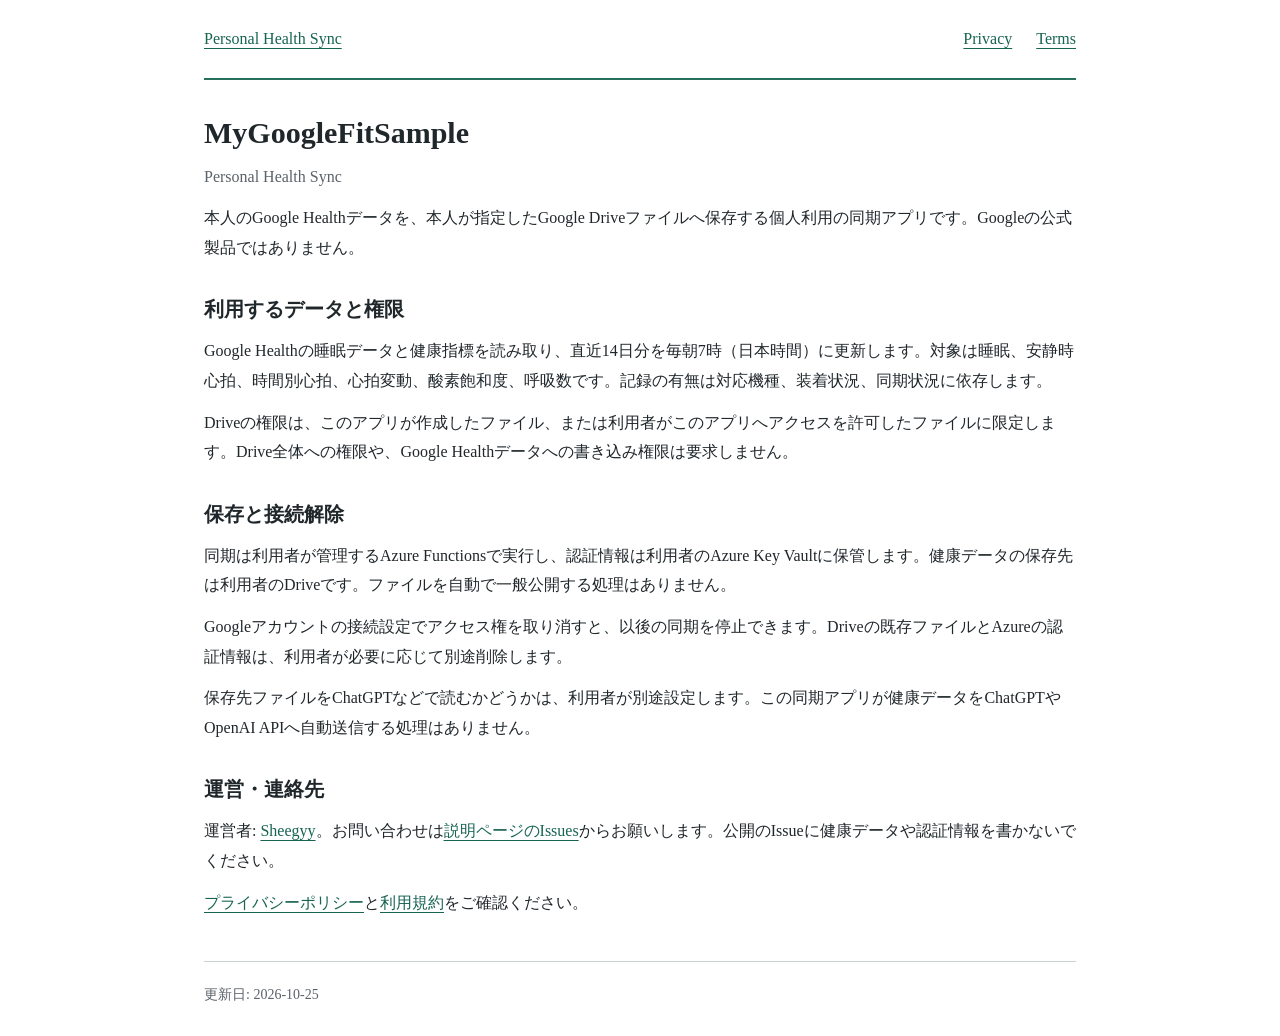
==== index.html @ a74a8f5b "Publish personal health sync information and privacy policy" ====
<!DOCTYPE html>
<html lang="ja">
<head>
  <meta charset="utf-8" />
  <meta name="viewport" content="width=device-width, initial-scale=1" />
  <title>MyGoogleFitSample | Personal Health Sync</title>
  <link rel="stylesheet" href="site.css" />
</head>
<body>
  <header><a href="index.html">Personal Health Sync</a><nav><a href="privacy.html">Privacy</a><a href="terms.html">Terms</a></nav></header>
  <main>
    <h1>MyGoogleFitSample</h1>
    <p class="subtitle">Personal Health Sync</p>
    <p>本人のGoogle Healthデータを、本人が指定したGoogle Driveファイルへ保存する個人利用の同期アプリです。Googleの公式製品ではありません。</p>
    <h2>利用するデータと権限</h2>
    <p>Google Healthの睡眠データと健康指標を読み取り、直近14日分を毎朝7時（日本時間）に更新します。対象は睡眠、安静時心拍、時間別心拍、心拍変動、酸素飽和度、呼吸数です。記録の有無は対応機種、装着状況、同期状況に依存します。</p>
    <p>Driveの権限は、このアプリが作成したファイル、または利用者がこのアプリへアクセスを許可したファイルに限定します。Drive全体への権限や、Google Healthデータへの書き込み権限は要求しません。</p>
    <h2>保存と接続解除</h2>
    <p>同期は利用者が管理するAzure Functionsで実行し、認証情報は利用者のAzure Key Vaultに保管します。健康データの保存先は利用者のDriveです。ファイルを自動で一般公開する処理はありません。</p>
    <p>Googleアカウントの接続設定でアクセス権を取り消すと、以後の同期を停止できます。Driveの既存ファイルとAzureの認証情報は、利用者が必要に応じて別途削除します。</p>
    <p>保存先ファイルをChatGPTなどで読むかどうかは、利用者が別途設定します。この同期アプリが健康データをChatGPTやOpenAI APIへ自動送信する処理はありません。</p>
    <h2>運営・連絡先</h2>
    <p>運営者: <a href="https://github.com/Sheegyy">Sheegyy</a>。お問い合わせは<a href="https://github.com/Sheegyy/health-sync-info/issues">説明ページのIssues</a>からお願いします。公開のIssueに健康データや認証情報を書かないでください。</p>
    <p><a href="privacy.html">プライバシーポリシー</a>と<a href="terms.html">利用規約</a>をご確認ください。</p>
  </main>
  <footer>更新日: 2026-10-25</footer>
</body>
</html>
---- site.css ----
:root { color-scheme: light; font-family: Georgia, "Yu Mincho", serif; color: #20272b; background: #ffffff; letter-spacing: 0; }
* { box-sizing: border-box; }
body { max-width: 920px; margin: 0 auto; padding: 0 24px; font-size: 16px; line-height: 1.85; overflow-wrap: anywhere; }
header { display: flex; flex-wrap: wrap; justify-content: space-between; gap: 12px 28px; align-items: center; padding: 24px 0; border-bottom: 2px solid #26705c; }
nav { display: flex; gap: 24px; }
a { color: #176451; text-underline-offset: 4px; }
a:focus-visible { outline: 2px solid #a44232; outline-offset: 4px; }
main { padding: 32px 0; }
h1 { font-size: 30px; line-height: 1.4; margin: 0 0 8px; }
h2 { font-size: 20px; line-height: 1.5; margin: 32px 0 8px; }
p { margin: 12px 0; }
.subtitle { color: #5b6269; margin-top: 0; }
footer { padding: 20px 0 28px; border-top: 1px solid #ccd2d4; color: #5b6269; font-size: 14px; }
@media (max-width: 520px) { body { padding: 0 18px; } h1 { font-size: 25px; } header { padding: 18px 0; } }
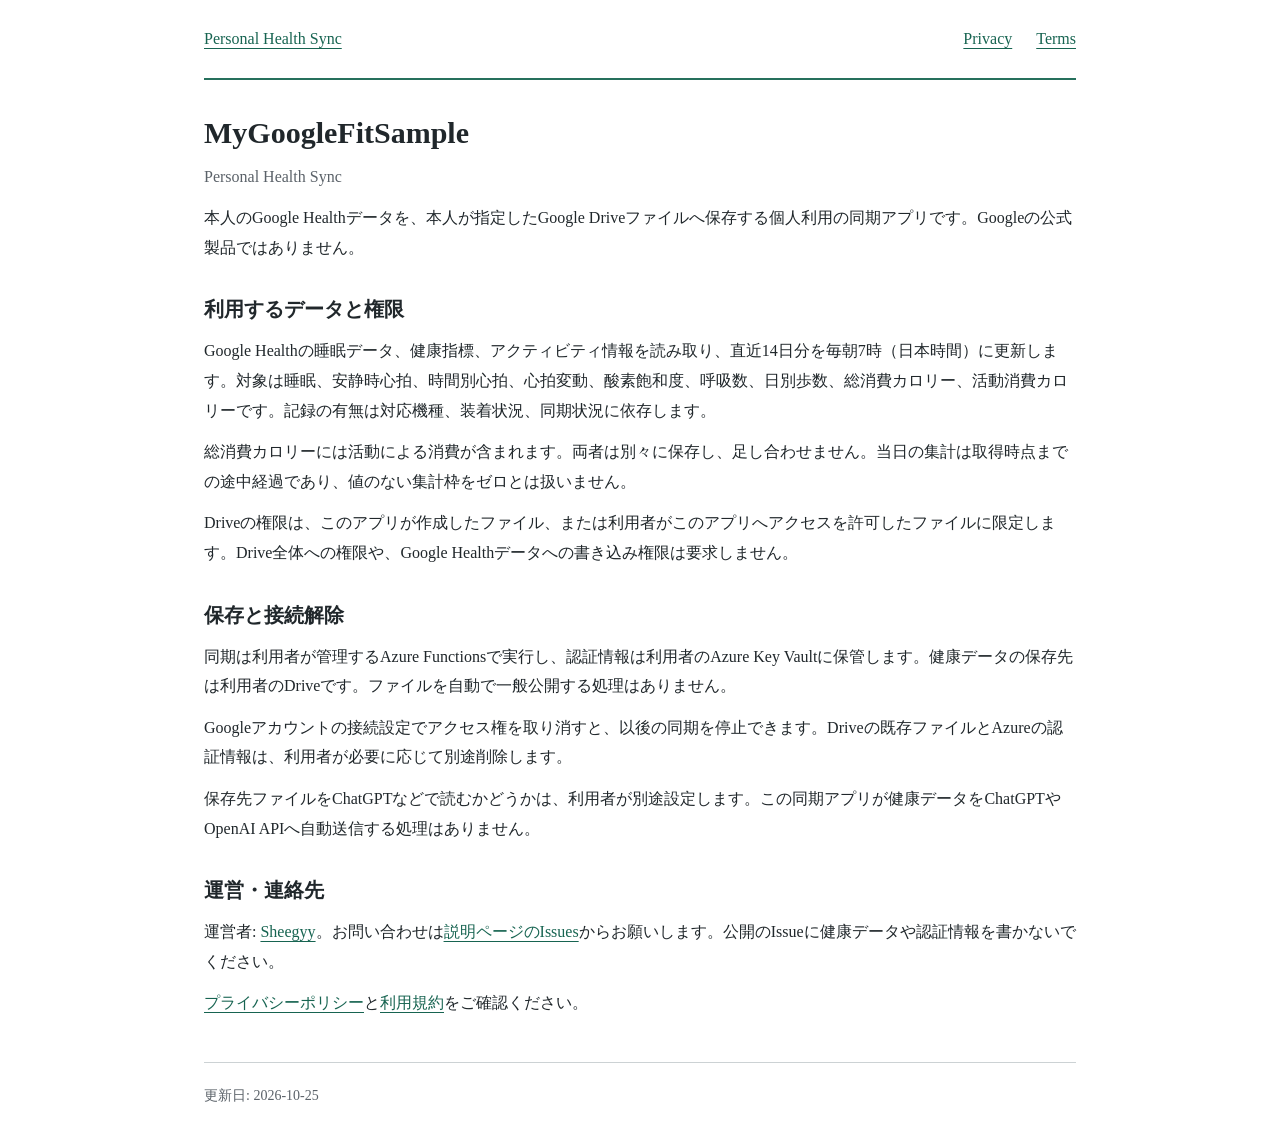
==== commit 8e976bac: "Disclose daily step and calorie collection" ====
--- a/index.html
+++ b/index.html
@@ -13,7 +13,8 @@
     <p class="subtitle">Personal Health Sync</p>
     <p>本人のGoogle Healthデータを、本人が指定したGoogle Driveファイルへ保存する個人利用の同期アプリです。Googleの公式製品ではありません。</p>
     <h2>利用するデータと権限</h2>
-    <p>Google Healthの睡眠データと健康指標を読み取り、直近14日分を毎朝7時（日本時間）に更新します。対象は睡眠、安静時心拍、時間別心拍、心拍変動、酸素飽和度、呼吸数です。記録の有無は対応機種、装着状況、同期状況に依存します。</p>
+    <p>Google Healthの睡眠データ、健康指標、アクティビティ情報を読み取り、直近14日分を毎朝7時（日本時間）に更新します。対象は睡眠、安静時心拍、時間別心拍、心拍変動、酸素飽和度、呼吸数、日別歩数、総消費カロリー、活動消費カロリーです。記録の有無は対応機種、装着状況、同期状況に依存します。</p>
+    <p>総消費カロリーには活動による消費が含まれます。両者は別々に保存し、足し合わせません。当日の集計は取得時点までの途中経過であり、値のない集計枠をゼロとは扱いません。</p>
     <p>Driveの権限は、このアプリが作成したファイル、または利用者がこのアプリへアクセスを許可したファイルに限定します。Drive全体への権限や、Google Healthデータへの書き込み権限は要求しません。</p>
     <h2>保存と接続解除</h2>
     <p>同期は利用者が管理するAzure Functionsで実行し、認証情報は利用者のAzure Key Vaultに保管します。健康データの保存先は利用者のDriveです。ファイルを自動で一般公開する処理はありません。</p>
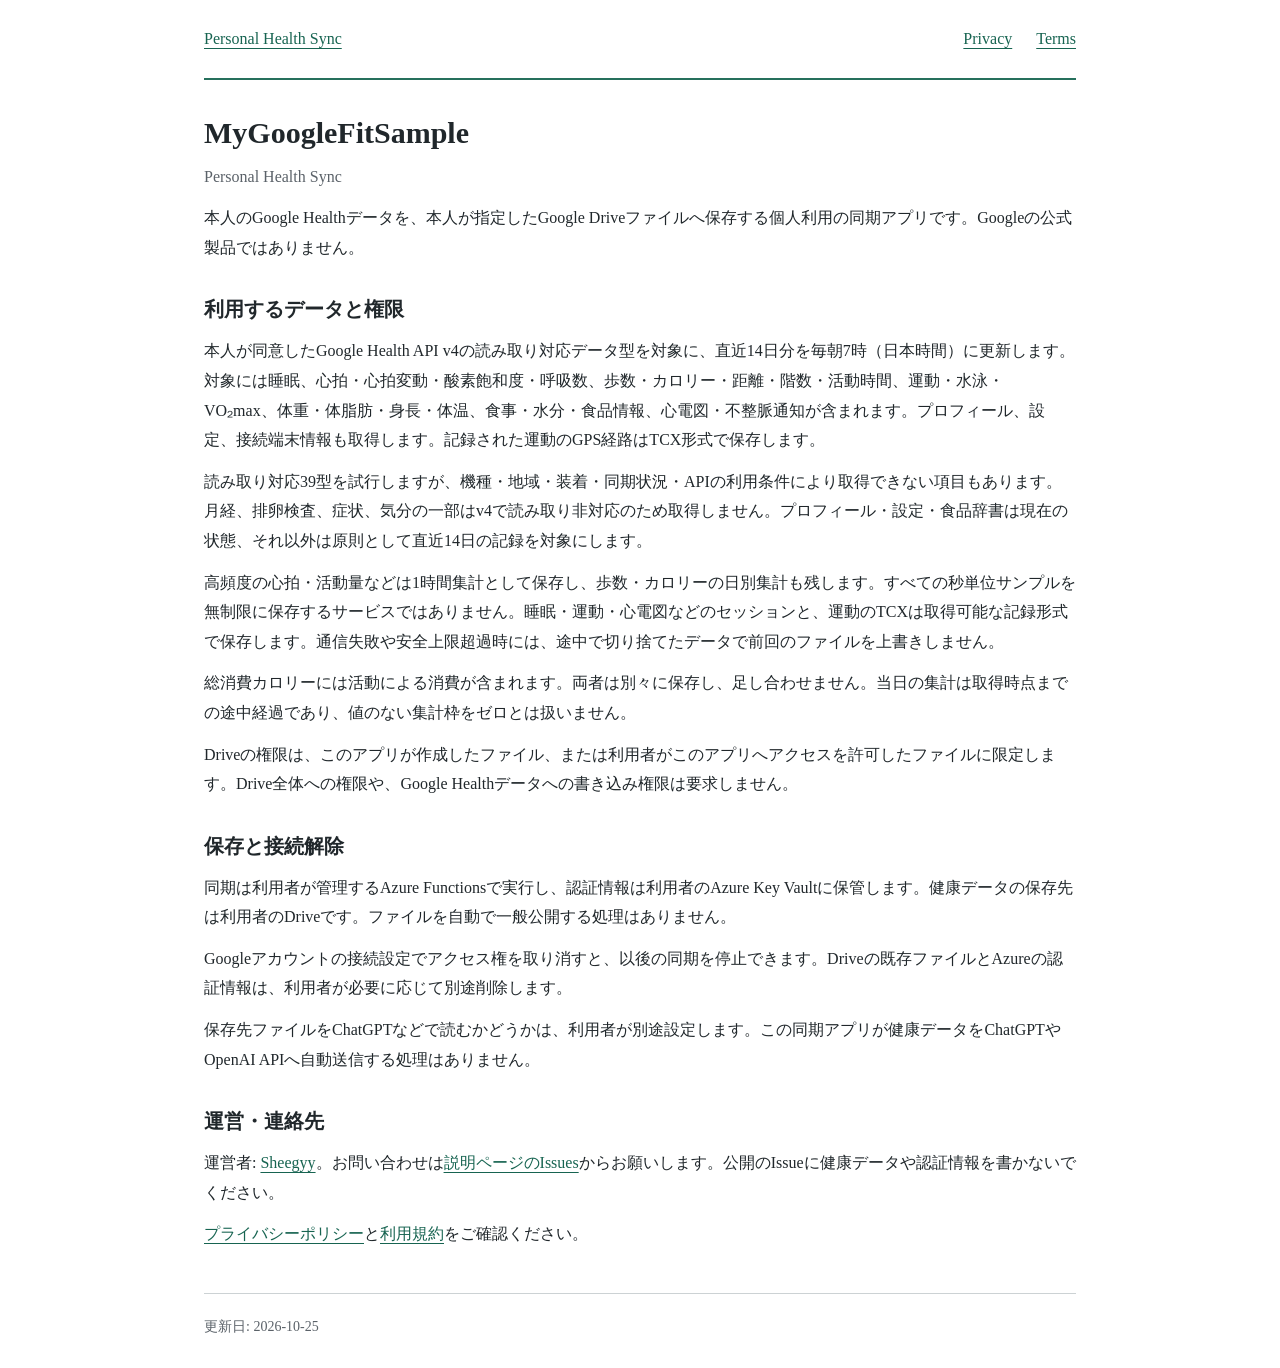
==== commit e24c9297: "Describe all readable Health data and exercise location exports" ====
--- a/index.html
+++ b/index.html
@@ -13,7 +13,9 @@
     <p class="subtitle">Personal Health Sync</p>
     <p>本人のGoogle Healthデータを、本人が指定したGoogle Driveファイルへ保存する個人利用の同期アプリです。Googleの公式製品ではありません。</p>
     <h2>利用するデータと権限</h2>
-    <p>Google Healthの睡眠データ、健康指標、アクティビティ情報を読み取り、直近14日分を毎朝7時（日本時間）に更新します。対象は睡眠、安静時心拍、時間別心拍、心拍変動、酸素飽和度、呼吸数、日別歩数、総消費カロリー、活動消費カロリーです。記録の有無は対応機種、装着状況、同期状況に依存します。</p>
+    <p>本人が同意したGoogle Health API v4の読み取り対応データ型を対象に、直近14日分を毎朝7時（日本時間）に更新します。対象には睡眠、心拍・心拍変動・酸素飽和度・呼吸数、歩数・カロリー・距離・階数・活動時間、運動・水泳・VO₂max、体重・体脂肪・身長・体温、食事・水分・食品情報、心電図・不整脈通知が含まれます。プロフィール、設定、接続端末情報も取得します。記録された運動のGPS経路はTCX形式で保存します。</p>
+    <p>読み取り対応39型を試行しますが、機種・地域・装着・同期状況・APIの利用条件により取得できない項目もあります。月経、排卵検査、症状、気分の一部はv4で読み取り非対応のため取得しません。プロフィール・設定・食品辞書は現在の状態、それ以外は原則として直近14日の記録を対象にします。</p>
+    <p>高頻度の心拍・活動量などは1時間集計として保存し、歩数・カロリーの日別集計も残します。すべての秒単位サンプルを無制限に保存するサービスではありません。睡眠・運動・心電図などのセッションと、運動のTCXは取得可能な記録形式で保存します。通信失敗や安全上限超過時には、途中で切り捨てたデータで前回のファイルを上書きしません。</p>
     <p>総消費カロリーには活動による消費が含まれます。両者は別々に保存し、足し合わせません。当日の集計は取得時点までの途中経過であり、値のない集計枠をゼロとは扱いません。</p>
     <p>Driveの権限は、このアプリが作成したファイル、または利用者がこのアプリへアクセスを許可したファイルに限定します。Drive全体への権限や、Google Healthデータへの書き込み権限は要求しません。</p>
     <h2>保存と接続解除</h2>
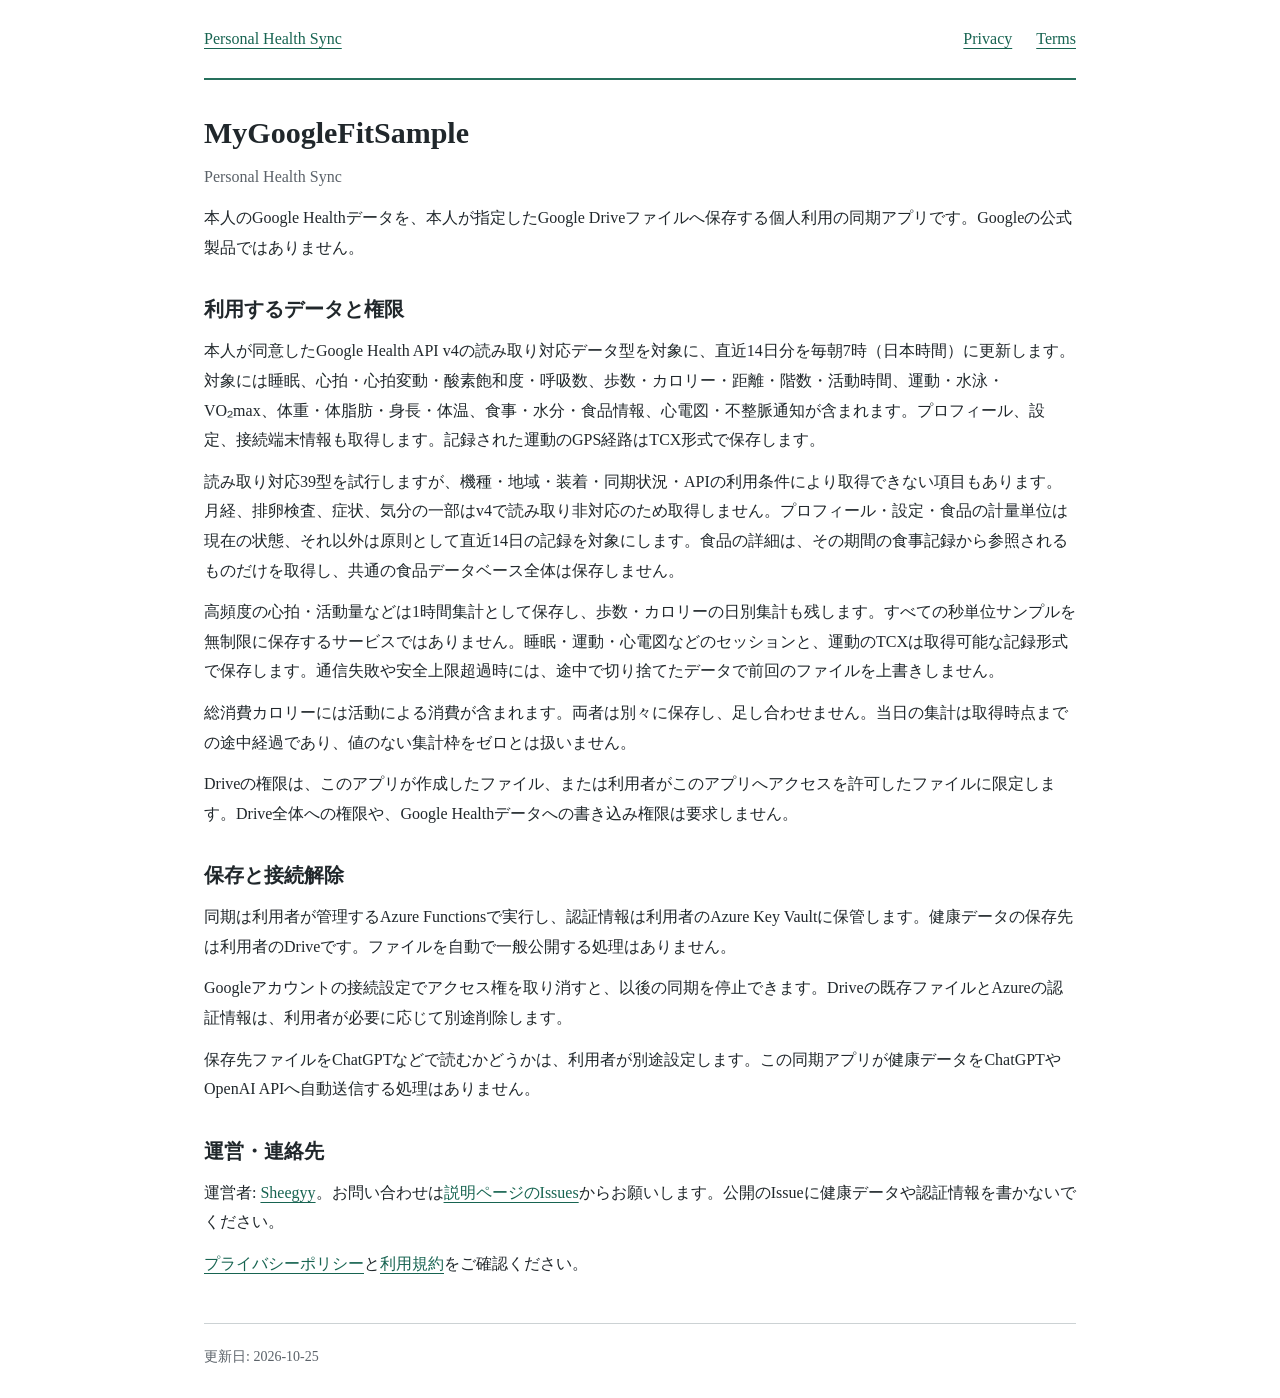
==== commit 9c91461a: "Clarify nutrition-linked food reference export" ====
--- a/index.html
+++ b/index.html
@@ -14,7 +14,7 @@
     <p>本人のGoogle Healthデータを、本人が指定したGoogle Driveファイルへ保存する個人利用の同期アプリです。Googleの公式製品ではありません。</p>
     <h2>利用するデータと権限</h2>
     <p>本人が同意したGoogle Health API v4の読み取り対応データ型を対象に、直近14日分を毎朝7時（日本時間）に更新します。対象には睡眠、心拍・心拍変動・酸素飽和度・呼吸数、歩数・カロリー・距離・階数・活動時間、運動・水泳・VO₂max、体重・体脂肪・身長・体温、食事・水分・食品情報、心電図・不整脈通知が含まれます。プロフィール、設定、接続端末情報も取得します。記録された運動のGPS経路はTCX形式で保存します。</p>
-    <p>読み取り対応39型を試行しますが、機種・地域・装着・同期状況・APIの利用条件により取得できない項目もあります。月経、排卵検査、症状、気分の一部はv4で読み取り非対応のため取得しません。プロフィール・設定・食品辞書は現在の状態、それ以外は原則として直近14日の記録を対象にします。</p>
+    <p>読み取り対応39型を試行しますが、機種・地域・装着・同期状況・APIの利用条件により取得できない項目もあります。月経、排卵検査、症状、気分の一部はv4で読み取り非対応のため取得しません。プロフィール・設定・食品の計量単位は現在の状態、それ以外は原則として直近14日の記録を対象にします。食品の詳細は、その期間の食事記録から参照されるものだけを取得し、共通の食品データベース全体は保存しません。</p>
     <p>高頻度の心拍・活動量などは1時間集計として保存し、歩数・カロリーの日別集計も残します。すべての秒単位サンプルを無制限に保存するサービスではありません。睡眠・運動・心電図などのセッションと、運動のTCXは取得可能な記録形式で保存します。通信失敗や安全上限超過時には、途中で切り捨てたデータで前回のファイルを上書きしません。</p>
     <p>総消費カロリーには活動による消費が含まれます。両者は別々に保存し、足し合わせません。当日の集計は取得時点までの途中経過であり、値のない集計枠をゼロとは扱いません。</p>
     <p>Driveの権限は、このアプリが作成したファイル、または利用者がこのアプリへアクセスを許可したファイルに限定します。Drive全体への権限や、Google Healthデータへの書き込み権限は要求しません。</p>
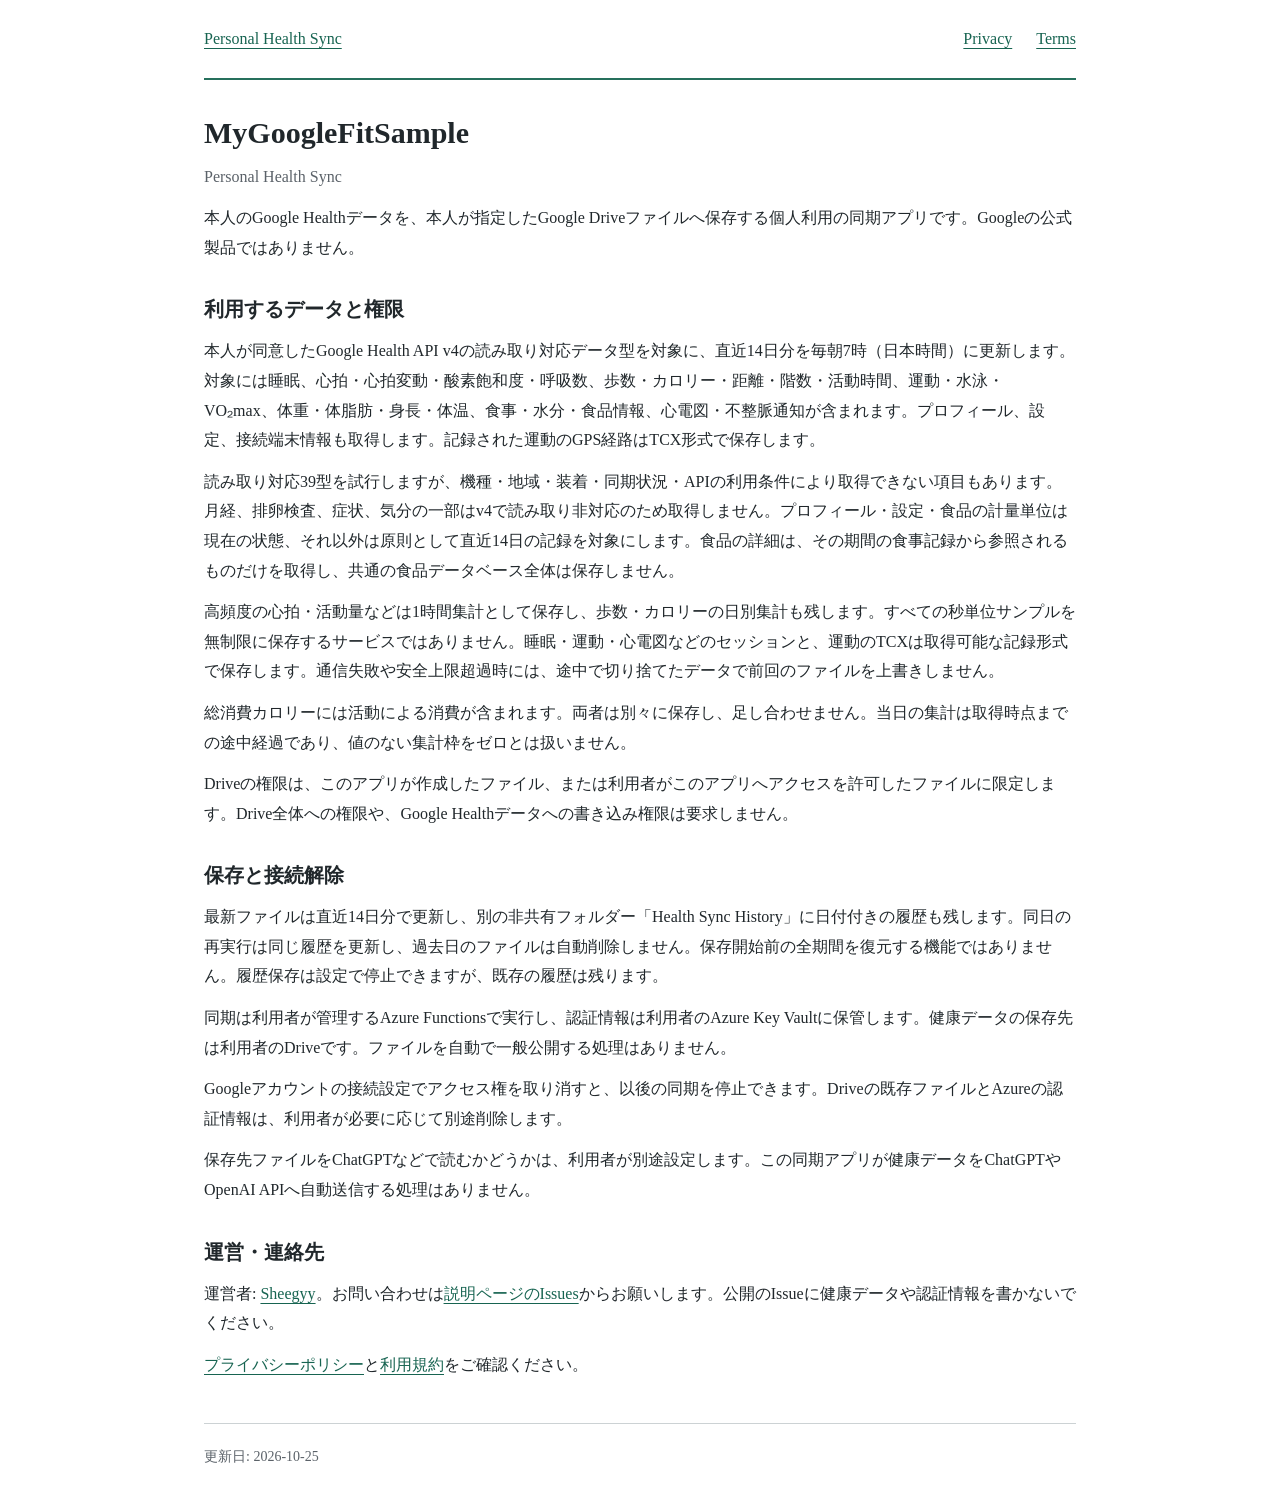
==== commit 43af34ed: "Disclose retained daily Health snapshots" ====
--- a/index.html
+++ b/index.html
@@ -19,6 +19,7 @@
     <p>総消費カロリーには活動による消費が含まれます。両者は別々に保存し、足し合わせません。当日の集計は取得時点までの途中経過であり、値のない集計枠をゼロとは扱いません。</p>
     <p>Driveの権限は、このアプリが作成したファイル、または利用者がこのアプリへアクセスを許可したファイルに限定します。Drive全体への権限や、Google Healthデータへの書き込み権限は要求しません。</p>
     <h2>保存と接続解除</h2>
+    <p> 最新ファイルは直近14日分で更新し、別の非共有フォルダー「Health Sync History」に日付付きの履歴も残します。同日の再実行は同じ履歴を更新し、過去日のファイルは自動削除しません。保存開始前の全期間を復元する機能ではありません。履歴保存は設定で停止できますが、既存の履歴は残ります。 </p>
     <p>同期は利用者が管理するAzure Functionsで実行し、認証情報は利用者のAzure Key Vaultに保管します。健康データの保存先は利用者のDriveです。ファイルを自動で一般公開する処理はありません。</p>
     <p>Googleアカウントの接続設定でアクセス権を取り消すと、以後の同期を停止できます。Driveの既存ファイルとAzureの認証情報は、利用者が必要に応じて別途削除します。</p>
     <p>保存先ファイルをChatGPTなどで読むかどうかは、利用者が別途設定します。この同期アプリが健康データをChatGPTやOpenAI APIへ自動送信する処理はありません。</p>
